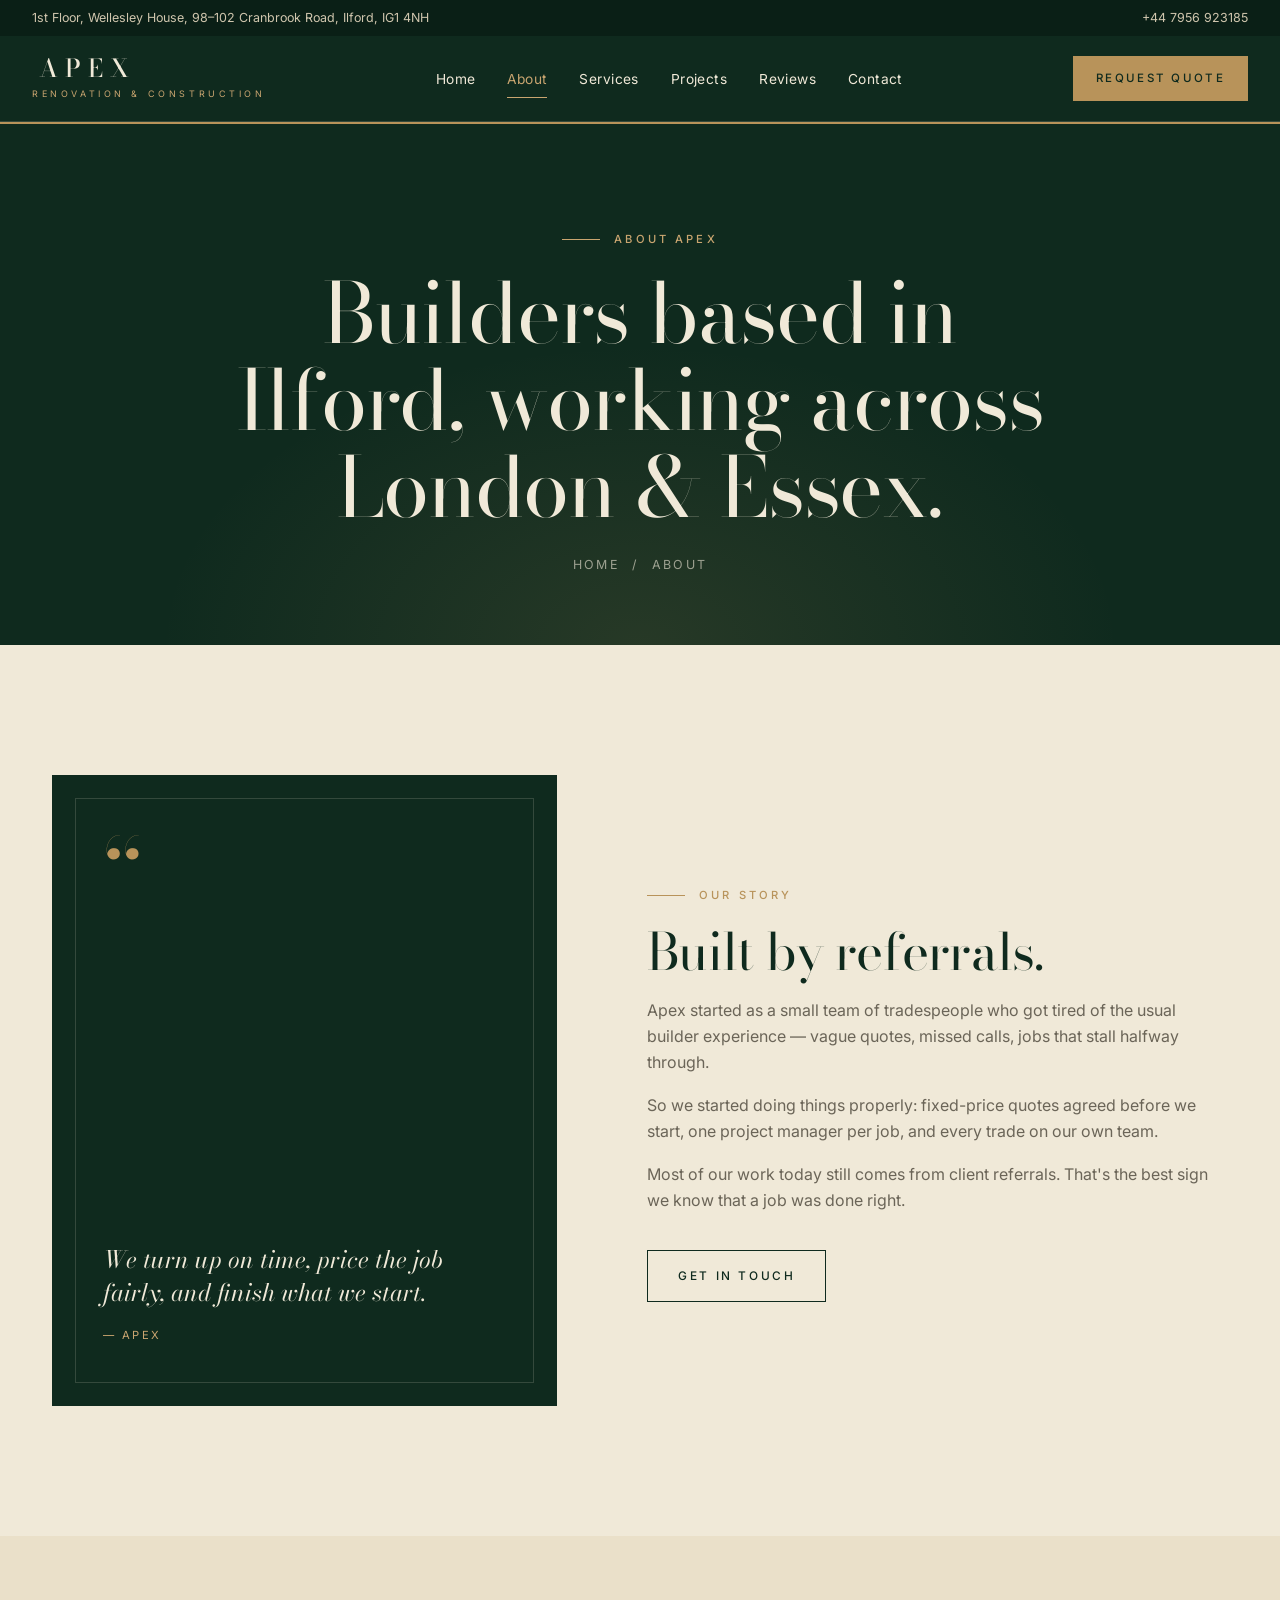
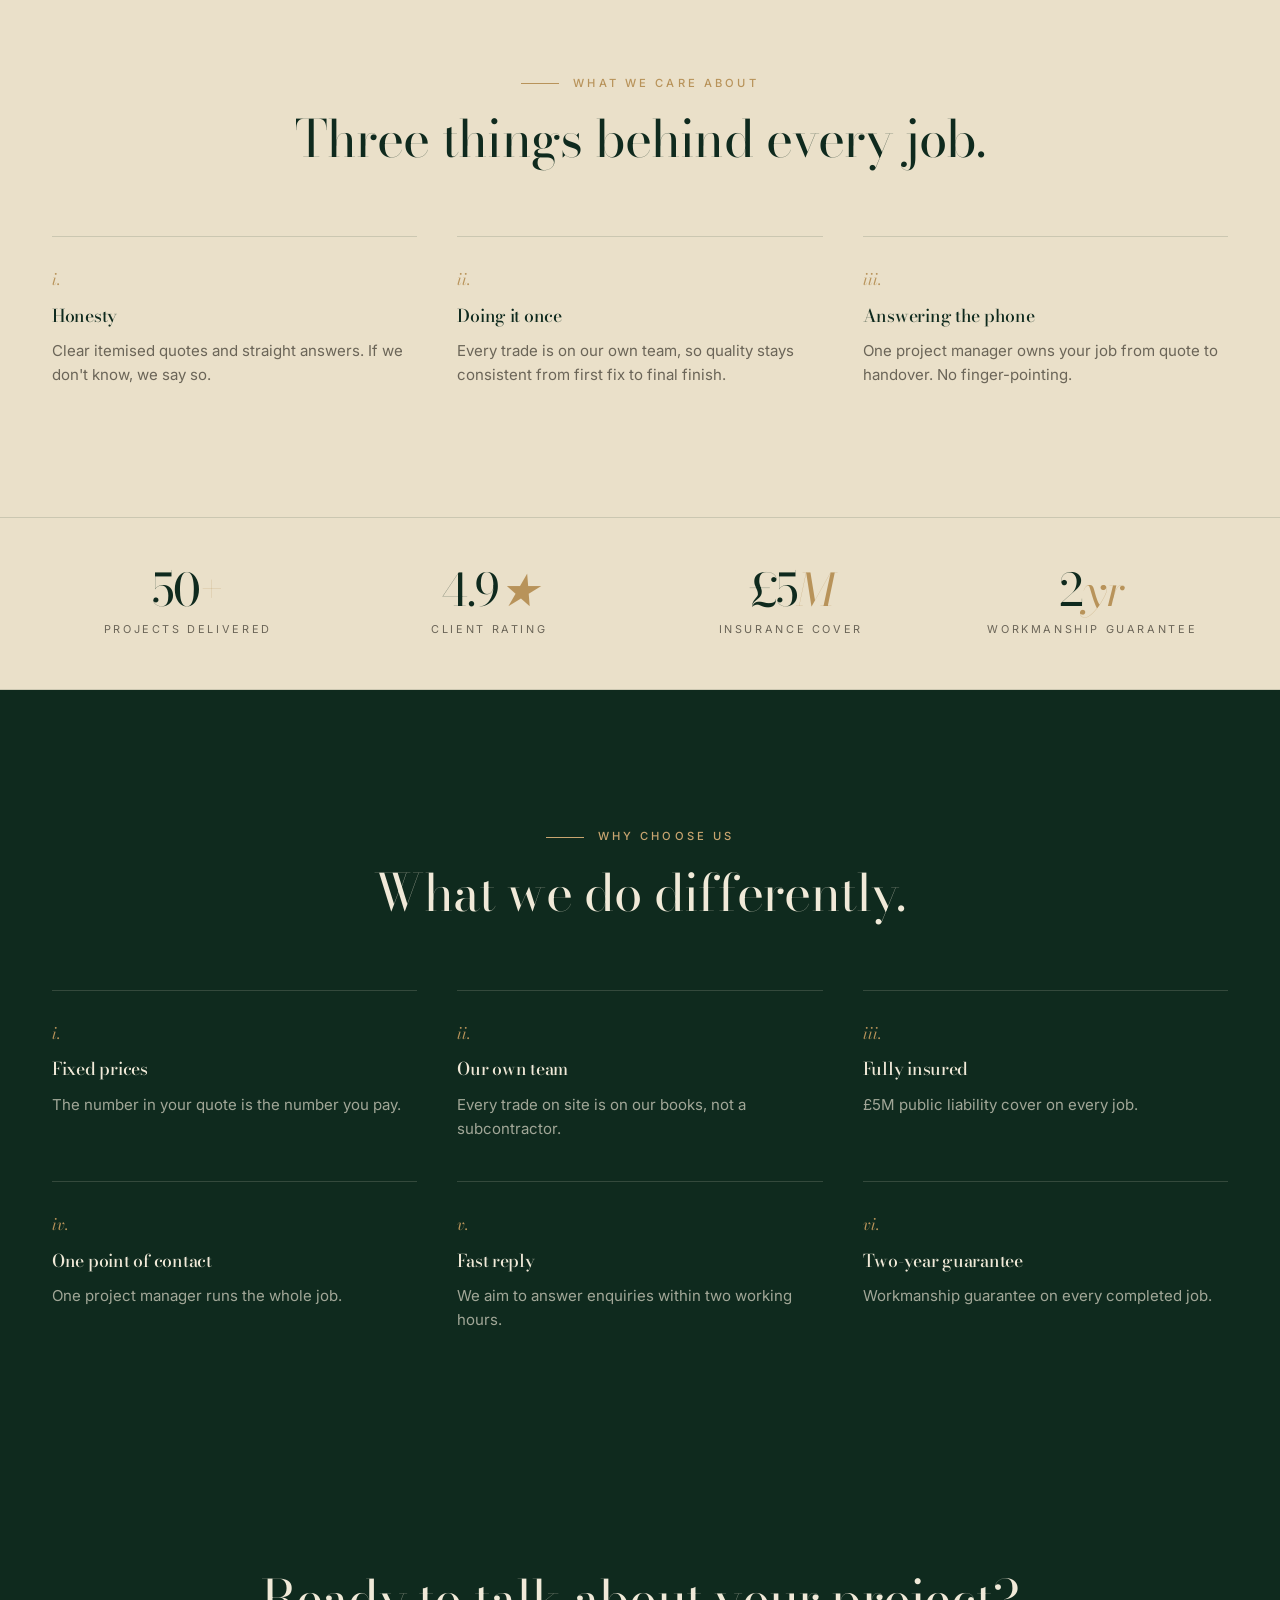
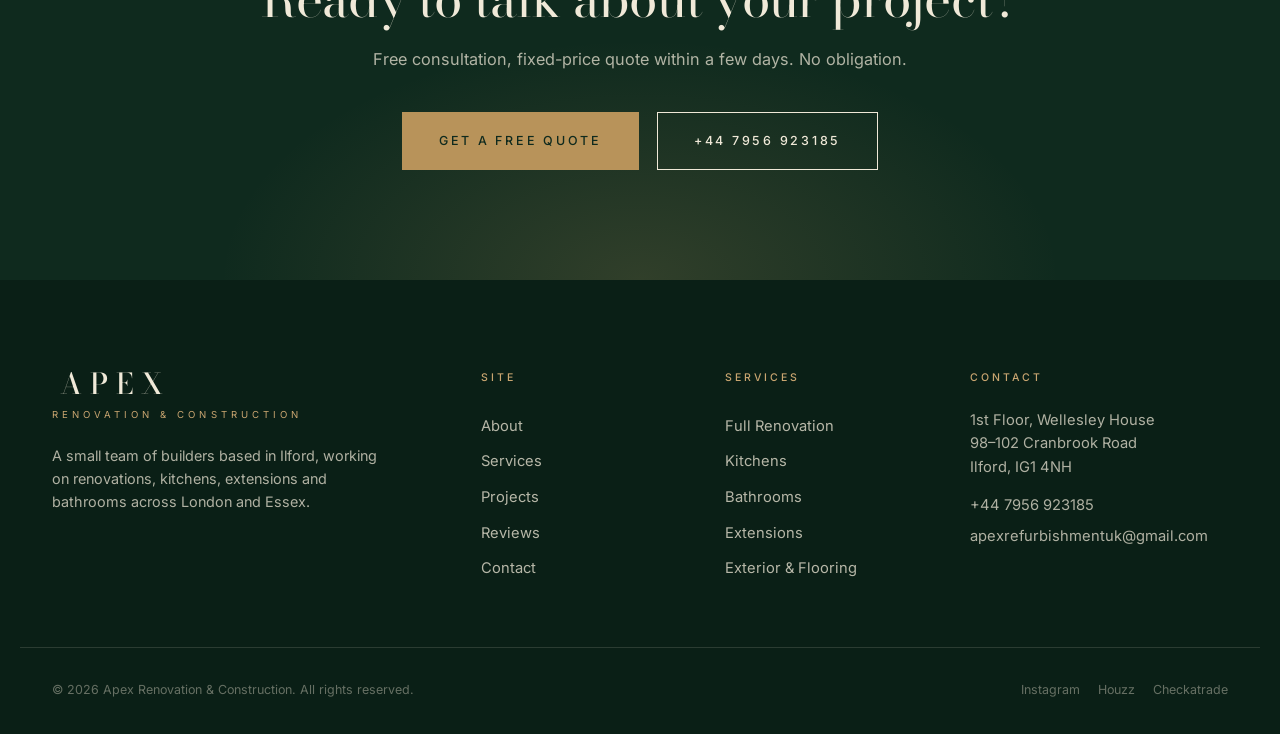
==== about.html @ 107bb69b "initial website" ====
<!DOCTYPE html>
<html lang="en">
<head>
<meta charset="UTF-8">
<meta name="viewport" content="width=device-width, initial-scale=1.0">
<title>About | Apex Renovation &amp; Construction</title>
<meta name="description" content="Apex is a small team of builders based in Ilford, working on renovations, kitchens, extensions and bathrooms across London and Essex.">
<link rel="preconnect" href="https://fonts.googleapis.com">
<link rel="preconnect" href="https://fonts.gstatic.com" crossorigin>
<link href="https://fonts.googleapis.com/css2?family=Bodoni+Moda:ital,wght@0,400;0,500;0,600;0,700;1,400;1,500&family=Inter:wght@300;400;500;600;700&display=swap" rel="stylesheet">
<link rel="stylesheet" href="css/style.css">
</head>
<body>

<header class="site-header">
  <div class="header-top">
    <div class="header-top-inner">
      <span>1st Floor, Wellesley House, 98–102 Cranbrook Road, Ilford, IG1 4NH</span>
      <a href="tel:+447956923185">+44 7956 923185</a>
    </div>
  </div>
  <div class="header-main-inner">
    <a href="index.html" class="brand"><span class="word">APEX</span><span class="sub">Renovation &amp; Construction</span></a>
    <nav class="main-nav" id="main-nav">
      <a href="index.html">Home</a>
      <a href="about.html">About</a>
      <a href="services.html">Services</a>
      <a href="projects.html">Projects</a>
      <a href="reviews.html">Reviews</a>
      <a href="contact.html">Contact</a>
    </nav>
    <a href="contact.html" class="header-cta">Request Quote</a>
    <button class="nav-toggle" id="nav-toggle" aria-label="Toggle navigation"><span></span></button>
  </div>
</header>

<section class="page-hero">
  <div class="container">
    <span class="eyebrow eyebrow-line">About Apex</span>
    <h1>Builders based in Ilford, working across London &amp; Essex.</h1>
    <div class="breadcrumb"><a href="index.html">Home</a> &nbsp;/&nbsp; About</div>
  </div>
</section>

<section class="section section-cream">
  <div class="container split">
    <div class="split-media">
      <div class="quote-block">
        <div class="mark">&ldquo;</div>
        <div>
          <blockquote>We turn up on time, price the job fairly, and finish what we start.</blockquote>
          <cite>— Apex</cite>
        </div>
      </div>
    </div>
    <div>
      <span class="eyebrow eyebrow-line">Our Story</span>
      <h2 style="margin-top:20px;">Built by referrals.</h2>
      <p style="color:var(--muted); margin: 20px 0 18px;">Apex started as a small team of tradespeople who got tired of the usual builder experience — vague quotes, missed calls, jobs that stall halfway through.</p>
      <p style="color:var(--muted); margin-bottom:18px;">So we started doing things properly: fixed-price quotes agreed before we start, one project manager per job, and every trade on our own team.</p>
      <p style="color:var(--muted);">Most of our work today still comes from client referrals. That's the best sign we know that a job was done right.</p>
      <a href="contact.html" class="btn btn-outline-green" style="margin-top:36px;">Get in Touch</a>
    </div>
  </div>
</section>

<section class="section section-cream-soft">
  <div class="container">
    <div class="section-head center">
      <span class="eyebrow eyebrow-line">What We Care About</span>
      <h2 style="margin-top:20px;">Three things behind every job.</h2>
    </div>
    <div class="features-grid">
      <div class="feature"><span class="n"><em>i.</em></span><h4>Honesty</h4><p>Clear itemised quotes and straight answers. If we don't know, we say so.</p></div>
      <div class="feature"><span class="n"><em>ii.</em></span><h4>Doing it once</h4><p>Every trade is on our own team, so quality stays consistent from first fix to final finish.</p></div>
      <div class="feature"><span class="n"><em>iii.</em></span><h4>Answering the phone</h4><p>One project manager owns your job from quote to handover. No finger-pointing.</p></div>
    </div>
  </div>
</section>

<div class="stats-strip">
  <div class="container stats-grid">
    <div class="stat"><div class="num">50<em>+</em></div><div class="lbl">Projects Delivered</div></div>
    <div class="stat"><div class="num">4.9<em>★</em></div><div class="lbl">Client Rating</div></div>
    <div class="stat"><div class="num">£5<em>M</em></div><div class="lbl">Insurance Cover</div></div>
    <div class="stat"><div class="num">2<em>yr</em></div><div class="lbl">Workmanship Guarantee</div></div>
  </div>
</div>

<section class="section section-green">
  <div class="container">
    <div class="section-head center">
      <span class="eyebrow eyebrow-line">Why Choose Us</span>
      <h2 style="margin-top:20px;">What we do differently.</h2>
    </div>
    <div class="features-grid">
      <div class="feature"><span class="n"><em>i.</em></span><h4>Fixed prices</h4><p>The number in your quote is the number you pay.</p></div>
      <div class="feature"><span class="n"><em>ii.</em></span><h4>Our own team</h4><p>Every trade on site is on our books, not a subcontractor.</p></div>
      <div class="feature"><span class="n"><em>iii.</em></span><h4>Fully insured</h4><p>£5M public liability cover on every job.</p></div>
      <div class="feature"><span class="n"><em>iv.</em></span><h4>One point of contact</h4><p>One project manager runs the whole job.</p></div>
      <div class="feature"><span class="n"><em>v.</em></span><h4>Fast reply</h4><p>We aim to answer enquiries within two working hours.</p></div>
      <div class="feature"><span class="n"><em>vi.</em></span><h4>Two-year guarantee</h4><p>Workmanship guarantee on every completed job.</p></div>
    </div>
  </div>
</section>

<section class="cta-banner">
  <div class="container">
    <h2>Ready to talk about your project?</h2>
    <p>Free consultation, fixed-price quote within a few days. No obligation.</p>
    <div class="cta-actions">
      <a href="contact.html" class="btn btn-gold btn-lg">Get a Free Quote</a>
      <a href="tel:+447956923185" class="btn btn-outline-cream btn-lg">+44 7956 923185</a>
    </div>
  </div>
</section>

<footer class="site-footer">
  <div class="container footer-grid">
    <div class="footer-brand"><div class="word">APEX</div><div class="sub">Renovation &amp; Construction</div><p>A small team of builders based in Ilford, working on renovations, kitchens, extensions and bathrooms across London and Essex.</p></div>
    <div><h5>Site</h5><div class="footer-links"><a href="about.html">About</a><a href="services.html">Services</a><a href="projects.html">Projects</a><a href="reviews.html">Reviews</a><a href="contact.html">Contact</a></div></div>
    <div><h5>Services</h5><div class="footer-links"><a href="services.html#full-renovation">Full Renovation</a><a href="services.html#kitchen">Kitchens</a><a href="services.html#bathroom">Bathrooms</a><a href="services.html#extensions">Extensions</a><a href="services.html#exterior">Exterior &amp; Flooring</a></div></div>
    <div class="footer-contact"><h5>Contact</h5><p>1st Floor, Wellesley House<br>98–102 Cranbrook Road<br>Ilford, IG1 4NH</p><p style="margin-top:14px;"><a href="tel:+447956923185">+44 7956 923185</a></p><p><a href="mailto:apexrefurbishmentuk@gmail.com">apexrefurbishmentuk@gmail.com</a></p></div>
  </div>
  <div class="container footer-bottom">
    <div>© 2026 Apex Renovation &amp; Construction. All rights reserved.</div>
    <div class="social"><a href="#">Instagram</a><a href="#">Houzz</a><a href="#">Checkatrade</a></div>
  </div>
</footer>

<script src="js/main.js"></script>
</body>
</html>
---- css/style.css ----
/* ============ Apex Renovation & Construction — Heritage direction ============ */

:root {
  --green: #0F2A1E;
  --green-deep: #0A1F16;
  --green-mid: #173523;
  --green-line: rgba(240,233,216,0.16);
  --cream: #F0E9D8;
  --cream-soft: #EAE0C9;
  --cream-muted: #D0C6AE;
  --gold: #B8935A;
  --gold-soft: #C9A570;
  --gold-deep: #9A7A47;
  --ink: #14231C;
  --muted: #6B6558;
  --hairline: rgba(15,42,30,0.14);
  --hairline-strong: rgba(15,42,30,0.28);

  --serif: 'Bodoni Moda', 'Didot', 'Bodoni 72', Georgia, serif;
  --sans: 'Inter', -apple-system, BlinkMacSystemFont, 'Segoe UI', sans-serif;

  --container: 1240px;
  --shadow: 0 20px 40px rgba(15,42,30,0.14);
  --shadow-lg: 0 30px 70px rgba(15,42,30,0.28);
}

*, *::before, *::after { box-sizing: border-box; margin: 0; padding: 0; }
html { scroll-behavior: smooth; }
body {
  font-family: var(--sans);
  background: var(--cream);
  color: var(--ink);
  line-height: 1.6;
  font-size: 16px;
  -webkit-font-smoothing: antialiased;
  overflow-x: hidden;
}
a { color: inherit; text-decoration: none; }
img { max-width: 100%; display: block; }
button { font-family: inherit; cursor: pointer; }
ul { list-style: none; }

.container { max-width: var(--container); margin: 0 auto; padding: 0 32px; }

h1, h2, h3, h4 {
  font-family: var(--serif); font-weight: 500; color: var(--green);
  line-height: 1.05; letter-spacing: -0.015em; text-wrap: balance;
}
h1 { font-size: clamp(2.8rem, 6.5vw, 5.2rem); font-weight: 400; }
h2 { font-size: clamp(2rem, 4vw, 3.4rem); font-weight: 400; }
h3 { font-size: clamp(1.3rem, 2.2vw, 1.7rem); font-weight: 500; }
h4 { font-size: 1.1rem; font-weight: 500; font-family: var(--serif); }
em { font-style: italic; font-weight: 400; }

.eyebrow {
  display: inline-block; font-family: var(--sans); font-size: 0.7rem;
  font-weight: 500; letter-spacing: 0.28em; text-transform: uppercase; color: var(--gold);
}
.eyebrow-line { display: inline-flex; align-items: center; gap: 14px; }
.eyebrow-line::before { content: ""; display: block; width: 38px; height: 1px; background: var(--gold); }

.section { padding: 130px 0; }
.section-cream { background: var(--cream); color: var(--ink); }
.section-cream-soft { background: var(--cream-soft); color: var(--ink); }
.section-green { background: var(--green); color: var(--cream); }
.section-green h1, .section-green h2, .section-green h3, .section-green h4 { color: var(--cream); }
.section-green .eyebrow { color: var(--gold-soft); }
.section-green .eyebrow-line::before { background: var(--gold-soft); }

.section-head { max-width: 720px; margin-bottom: 70px; }
.section-head.center { margin: 0 auto 70px; text-align: center; }
.section-head p { color: var(--muted); font-size: 1.02rem; margin-top: 20px; max-width: 580px; }
.section-head.center p { margin-left: auto; margin-right: auto; }
.section-green .section-head p { color: rgba(240,233,216,0.7); }

/* ---------- Buttons ---------- */
.btn {
  display: inline-flex; align-items: center; justify-content: center; gap: 10px;
  padding: 16px 30px; font-family: var(--sans);
  font-size: 0.74rem; font-weight: 500; letter-spacing: 0.22em; text-transform: uppercase;
  border: 1px solid transparent; transition: all 0.28s ease; cursor: pointer;
  white-space: nowrap;
}
.btn-gold { background: var(--gold); color: var(--green); border-color: var(--gold); }
.btn-gold:hover { background: var(--gold-soft); border-color: var(--gold-soft); }
.btn-green { background: var(--green); color: var(--cream); border-color: var(--green); }
.btn-green:hover { background: var(--green-deep); border-color: var(--green-deep); }
.btn-outline-cream { background: transparent; color: var(--cream); border-color: var(--cream); }
.btn-outline-cream:hover { background: var(--cream); color: var(--green); }
.btn-outline-green { background: transparent; color: var(--green); border-color: var(--green); }
.btn-outline-green:hover { background: var(--green); color: var(--cream); }
.btn-outline-gold { background: transparent; color: var(--gold); border-color: var(--gold); }
.btn-outline-gold:hover { background: var(--gold); color: var(--green); }
.btn-lg { padding: 18px 36px; font-size: 0.78rem; }
.btn-block { width: 100%; }

/* ---------- Header ---------- */
.site-header {
  position: sticky; top: 0; z-index: 100;
  background: var(--green);
  border-bottom: 1px solid var(--green-line);
  box-shadow: 0 2px 0 var(--gold);
}
.header-top {
  background: var(--green-deep); color: var(--cream-muted);
  font-size: 0.78rem; font-family: var(--sans);
}
.header-top-inner {
  padding: 8px 32px; display: flex; justify-content: space-between; align-items: center;
  max-width: 1400px; margin: 0 auto; gap: 16px; flex-wrap: wrap;
}
.header-top a { color: var(--cream-muted); transition: color 0.2s; }
.header-top a:hover { color: var(--gold-soft); }

.header-main-inner {
  padding: 20px 32px; display: flex; align-items: center; justify-content: space-between;
  max-width: 1400px; margin: 0 auto; gap: 24px;
}
.brand { display: flex; flex-direction: column; gap: 3px; }
.brand .word {
  font-family: var(--serif); font-weight: 500; font-size: 1.55rem;
  letter-spacing: 0.28em; padding-left: 0.28em; color: var(--cream); line-height: 1;
}
.brand .sub {
  font-family: var(--sans); font-size: 0.56rem; letter-spacing: 0.4em;
  text-transform: uppercase; color: var(--gold-soft); margin-top: 3px;
}
.main-nav { display: flex; gap: 32px; align-items: center; }
.main-nav a {
  font-family: var(--sans); font-size: 0.86rem; letter-spacing: 0.03em;
  color: var(--cream); padding: 6px 0; position: relative; transition: color 0.2s;
}
.main-nav a::after {
  content: ""; position: absolute; left: 0; right: 0; bottom: -2px; height: 1px;
  background: var(--gold-soft); transform: scaleX(0); transform-origin: left; transition: transform 0.3s;
}
.main-nav a:hover, .main-nav a.active { color: var(--gold-soft); }
.main-nav a:hover::after, .main-nav a.active::after { transform: scaleX(1); }

.header-cta {
  padding: 12px 22px; background: var(--gold); color: var(--green);
  border: 1px solid var(--gold); font-size: 0.72rem;
  letter-spacing: 0.2em; text-transform: uppercase; font-weight: 500; font-family: var(--sans);
  transition: background 0.25s, color 0.25s, border-color 0.25s;
}
.header-cta:hover { background: var(--cream); color: var(--green); border-color: var(--cream); }

.nav-toggle {
  display: none; background: none; border: none; color: var(--cream);
  width: 36px; height: 36px; align-items: center; justify-content: center;
}
.nav-toggle span { display: block; width: 22px; height: 1px; background: var(--cream); position: relative; }
.nav-toggle span::before, .nav-toggle span::after {
  content: ""; position: absolute; left: 0; width: 22px; height: 1px; background: var(--cream);
}
.nav-toggle span::before { top: -7px; }
.nav-toggle span::after { top: 7px; }

@media (max-width: 960px) {
  .main-nav {
    position: fixed; top: 0; right: 0; height: 100vh; width: min(360px, 82%);
    background: var(--green-deep); flex-direction: column; align-items: flex-start;
    padding: 100px 40px 40px; gap: 22px; transform: translateX(100%); transition: transform 0.35s;
    z-index: 200;
  }
  .main-nav.open { transform: translateX(0); }
  .main-nav a { font-family: var(--serif); font-size: 1.4rem; letter-spacing: 0.02em; }
  .header-cta { display: none; }
  .nav-toggle { display: flex; z-index: 210; }
  .header-top-inner { justify-content: center; text-align: center; }
}

/* ---------- Hero ---------- */
.hero {
  background: var(--green);
  color: var(--cream);
  padding: 130px 0 100px;
  position: relative;
  overflow: hidden;
}
.hero::before {
  content: ""; position: absolute; inset: 0; pointer-events: none;
  background:
    radial-gradient(1000px 700px at 88% 15%, rgba(184,147,90,0.10), transparent 60%),
    radial-gradient(800px 600px at 10% 100%, rgba(184,147,90,0.06), transparent 60%);
}
.hero-grid {
  position: relative;
  display: grid; grid-template-columns: 1.4fr 1fr; gap: 90px; align-items: center;
}
.hero .eyebrow { margin-bottom: 26px; }
.hero h1 { color: var(--cream); margin-bottom: 34px; }
.hero h1 em { color: var(--gold); }
.hero p.lead {
  font-family: var(--sans); color: rgba(240,233,216,0.78);
  font-size: 1.08rem; max-width: 520px; margin-bottom: 44px;
}
.hero-cta { display: flex; gap: 18px; flex-wrap: wrap; }

.hero-panel {
  aspect-ratio: 4/5;
  background: var(--green-deep);
  border: 1px solid var(--green-line);
  position: relative;
  overflow: hidden;
}
.hero-panel::before {
  content: ""; position: absolute; inset: 22px; border: 1px solid var(--green-line); pointer-events: none;
}
.hero-panel-inner {
  position: absolute; inset: 0; padding: 52px 44px;
  display: flex; flex-direction: column; justify-content: space-between; color: var(--cream);
}
.hero-panel .stamp {
  align-self: flex-start; padding: 7px 14px; border: 1px solid rgba(240,233,216,0.28);
  font-family: var(--sans); font-size: 0.6rem; letter-spacing: 0.28em; text-transform: uppercase;
  color: rgba(240,233,216,0.75);
}
.hero-panel h3 {
  font-family: var(--serif); font-weight: 400; color: var(--cream);
  font-size: clamp(1.5rem, 2vw, 1.9rem); line-height: 1.2;
}
.hero-panel .signature {
  font-family: var(--serif); font-style: italic; color: var(--gold-soft); font-size: 1.05rem; margin-top: 14px;
}
.hero-panel .meta {
  display: flex; justify-content: space-between; align-items: end; padding-top: 24px;
  border-top: 1px solid var(--green-line);
  font-family: var(--sans); font-size: 0.7rem; letter-spacing: 0.18em; text-transform: uppercase;
  color: rgba(240,233,216,0.7);
}
.hero-panel .meta .n {
  font-family: var(--serif); font-size: 2.2rem; letter-spacing: -0.02em; color: var(--gold-soft); line-height: 1;
}
.hero-panel .meta .n em { font-style: italic; }

@media (max-width: 900px) {
  .hero { padding: 90px 0 70px; }
  .hero-grid { grid-template-columns: 1fr; gap: 50px; }
  .hero-panel { max-width: 420px; margin: 0 auto; aspect-ratio: 4/4.6; }
}

/* ---------- Page hero (secondary pages) ---------- */
.page-hero {
  background: var(--green);
  color: var(--cream);
  padding: 100px 0 70px;
  text-align: center;
  position: relative; overflow: hidden;
}
.page-hero::before {
  content: ""; position: absolute; inset: 0;
  background: radial-gradient(800px 500px at 50% 100%, rgba(184,147,90,0.14), transparent 60%);
}
.page-hero > * { position: relative; }
.page-hero .eyebrow { color: var(--gold-soft); margin-bottom: 20px; }
.page-hero .eyebrow-line::before { background: var(--gold-soft); }
.page-hero h1 { color: var(--cream); margin: 0 auto; max-width: 820px; }
.page-hero h1 em { color: var(--gold); }
.page-hero .breadcrumb {
  margin-top: 24px; font-size: 0.78rem; letter-spacing: 0.18em;
  text-transform: uppercase; color: rgba(240,233,216,0.6);
}
.page-hero .breadcrumb a { transition: color 0.2s; }
.page-hero .breadcrumb a:hover { color: var(--gold-soft); }

/* ---------- Stats strip ---------- */
.stats-strip {
  background: var(--cream-soft);
  border-top: 1px solid var(--hairline);
  border-bottom: 1px solid var(--hairline);
  padding: 50px 0;
}
.stats-grid {
  display: grid; grid-template-columns: repeat(4, 1fr); gap: 30px; text-align: center;
}
.stat { display: flex; flex-direction: column; gap: 8px; align-items: center; }
.stat .num {
  font-family: var(--serif); font-weight: 400;
  font-size: clamp(2.4rem, 3.5vw, 3.4rem); line-height: 1; color: var(--green);
  letter-spacing: -0.02em;
}
.stat .num em { font-style: italic; color: var(--gold); }
.stat .lbl {
  font-family: var(--sans); font-size: 0.68rem; letter-spacing: 0.24em;
  text-transform: uppercase; color: var(--muted);
}
@media (max-width: 700px) { .stats-grid { grid-template-columns: repeat(2, 1fr); gap: 32px; } }

/* ---------- Split (about, contact) ---------- */
.split { display: grid; grid-template-columns: 1fr 1.15fr; gap: 90px; align-items: center; }
.split-media {
  aspect-ratio: 4/5; background: var(--green); position: relative; overflow: hidden;
  border: 1px solid var(--green);
}
.split-media::after {
  content: ""; position: absolute; inset: 22px; border: 1px solid var(--green-line);
}
.split-media .quote-block {
  position: absolute; inset: 0; padding: 60px 50px; color: var(--cream);
  display: flex; flex-direction: column; justify-content: space-between;
}
.split-media .quote-block .mark {
  font-family: var(--serif); font-size: 6rem; line-height: 0.8; color: var(--gold);
}
.split-media .quote-block blockquote {
  font-family: var(--serif); font-style: italic; font-size: 1.5rem;
  color: var(--cream); line-height: 1.35; max-width: 340px; font-weight: 400;
}
.split-media .quote-block cite {
  font-family: var(--sans); font-style: normal; font-size: 0.7rem;
  letter-spacing: 0.22em; text-transform: uppercase; color: var(--gold-soft); margin-top: 18px; display: block;
}
.check-list li { display: flex; align-items: flex-start; gap: 12px; margin-bottom: 12px; }
.check-list li::before {
  content: ""; display: block; width: 14px; height: 1px; background: var(--gold);
  margin-top: 14px; flex-shrink: 0;
}
@media (max-width: 900px) { .split { grid-template-columns: 1fr; gap: 50px; } }

/* ---------- Principles list ---------- */
.principles { margin-top: 40px; }
.principles li {
  display: grid; grid-template-columns: 60px 1fr; gap: 22px;
  padding: 24px 0; border-top: 1px solid var(--hairline); align-items: baseline;
}
.principles li:last-child { border-bottom: 1px solid var(--hairline); }
.principles .n { font-family: var(--serif); font-style: italic; color: var(--gold); font-size: 1.1rem; }
.principles .t { font-family: var(--serif); color: var(--green); font-weight: 500; font-size: 1.25rem; }
.principles .d { grid-column: 2; margin-top: 4px; color: var(--muted); font-size: 0.94rem; }

/* ---------- Services list (horizontal rows) ---------- */
.services-list { border-top: 1px solid var(--hairline); }
.service-row {
  display: grid; grid-template-columns: 70px 1.2fr 1.5fr auto;
  gap: 40px; padding: 40px 10px; border-bottom: 1px solid var(--hairline);
  align-items: center; transition: background 0.3s ease;
  position: relative;
}
.service-row:hover { background: rgba(184,147,90,0.06); }
.service-row .idx { font-family: var(--serif); font-style: italic; color: var(--gold); font-size: 1.05rem; }
.service-row .ttl { font-family: var(--serif); font-weight: 500; color: var(--green); font-size: 1.7rem; line-height: 1.2; }
.service-row .dsc { color: var(--muted); font-size: 0.96rem; max-width: 480px; }
.service-row .prc {
  font-family: var(--serif); font-style: italic; color: var(--green);
  font-size: 1.2rem; white-space: nowrap;
}
.service-row .prc small {
  display: block; font-family: var(--sans); font-style: normal; font-size: 0.6rem;
  letter-spacing: 0.24em; text-transform: uppercase; color: var(--muted); margin-bottom: 4px;
}
@media (max-width: 900px) {
  .service-row { grid-template-columns: 40px 1fr; gap: 8px 24px; padding: 30px 6px; }
  .service-row .dsc, .service-row .prc { grid-column: 2; }
  .service-row .prc { margin-top: 12px; }
}

/* ---------- Service detail card (services page) ---------- */
.svc-detail {
  display: grid; grid-template-columns: 1fr 1.4fr; gap: 60px; align-items: center;
  padding: 60px 0; border-bottom: 1px solid var(--hairline);
}
.svc-detail:last-child { border-bottom: none; }
.svc-detail .visual {
  aspect-ratio: 1/1; background: var(--green); position: relative; overflow: hidden;
  border: 1px solid var(--green);
}
.svc-detail .visual::after {
  content: ""; position: absolute; inset: 18px; border: 1px solid var(--green-line);
}
.svc-detail .visual .num {
  position: absolute; inset: 0; display: flex; flex-direction: column;
  align-items: center; justify-content: center; color: var(--gold);
  font-family: var(--serif); font-size: 8rem; font-weight: 400; letter-spacing: -0.04em; line-height: 1;
}
.svc-detail .visual .num em { font-style: italic; }
.svc-detail .visual .num .cap {
  font-family: var(--sans); font-size: 0.7rem; letter-spacing: 0.3em; text-transform: uppercase;
  color: rgba(240,233,216,0.65); margin-top: 12px;
}
.svc-detail .price-tag {
  display: inline-block; padding: 6px 14px; background: var(--gold); color: var(--green);
  font-family: var(--sans); font-size: 0.72rem; letter-spacing: 0.18em; text-transform: uppercase;
  font-weight: 500; margin-bottom: 20px;
}
.svc-detail h3 { color: var(--green); margin-bottom: 16px; }
.svc-detail p.dsc { color: var(--muted); margin-bottom: 20px; }
@media (max-width: 900px) { .svc-detail { grid-template-columns: 1fr; gap: 40px; padding: 40px 0; } }

/* ---------- Projects grid ---------- */
.filter-bar {
  display: flex; gap: 10px; flex-wrap: wrap; justify-content: center; margin-bottom: 50px;
}
.filter-btn {
  padding: 10px 22px; background: transparent; border: 1px solid var(--hairline-strong);
  font-family: var(--sans); font-weight: 500; font-size: 0.72rem;
  letter-spacing: 0.22em; text-transform: uppercase; color: var(--green);
  cursor: pointer; transition: all 0.2s;
}
.filter-btn:hover { border-color: var(--gold); color: var(--gold); }
.filter-btn.active { background: var(--green); color: var(--cream); border-color: var(--green); }

.project-grid { display: grid; grid-template-columns: repeat(3, 1fr); gap: 26px; }
.project-card {
  background: var(--green); color: var(--cream); position: relative;
  overflow: hidden; padding: 34px 30px; min-height: 380px;
  display: flex; flex-direction: column; justify-content: space-between;
  transition: transform 0.35s ease;
  cursor: pointer;
}
.project-card::before {
  content: ""; position: absolute; inset: 0; opacity: 0.25;
  background:
    radial-gradient(circle at 30% 20%, rgba(184,147,90,0.55), transparent 55%),
    radial-gradient(circle at 80% 90%, rgba(23,53,35,0.85), transparent 55%);
  transition: opacity 0.4s;
}
.project-card::after {
  content: ""; position: absolute; inset: 14px; border: 1px solid rgba(240,233,216,0.14); pointer-events: none;
}
.project-card:hover::before { opacity: 0.5; }
.project-card:hover { transform: translateY(-4px); }
.project-card > * { position: relative; z-index: 2; }
.project-card .tag {
  font-family: var(--sans); font-size: 0.62rem; letter-spacing: 0.3em;
  text-transform: uppercase; color: var(--gold-soft);
}
.project-card h3 { color: var(--cream); font-size: 1.4rem; margin-top: 10px; }
.project-card .location {
  font-family: var(--serif); font-style: italic; color: rgba(240,233,216,0.7);
  font-size: 0.98rem; margin-top: 8px;
}
.project-card .meta {
  display: flex; justify-content: space-between; align-items: end; padding-top: 22px;
  border-top: 1px solid rgba(240,233,216,0.14);
  font-family: var(--sans); font-size: 0.7rem; letter-spacing: 0.16em; text-transform: uppercase;
  color: rgba(240,233,216,0.65);
}
.project-card .meta .plus { color: var(--gold-soft); font-weight: 500; }
.project-card.light { background: var(--cream-soft); color: var(--ink); }
.project-card.light::before {
  background: radial-gradient(circle at 70% 30%, rgba(184,147,90,0.25), transparent 60%);
}
.project-card.light::after { border-color: var(--hairline); }
.project-card.light .tag { color: var(--gold-deep); }
.project-card.light h3 { color: var(--green); }
.project-card.light .location { color: var(--muted); }
.project-card.light .meta { border-color: var(--hairline); color: var(--muted); }
.project-card.light .meta .plus { color: var(--gold-deep); }

.gallery-item.hidden { display: none; }

@media (max-width: 900px) { .project-grid { grid-template-columns: 1fr; } }

/* ---------- Before/after ---------- */
.before-after {
  position: relative; max-width: 1000px; margin: 0 auto;
  border: 1px solid var(--hairline); overflow: hidden;
}
.ba-wrap { position: relative; aspect-ratio: 16/9; background: var(--green-deep); }
.ba-wrap .side {
  position: absolute; inset: 0; display: flex; align-items: center; justify-content: center;
  color: var(--cream); font-family: var(--serif); font-size: 3rem;
}
.ba-wrap .side.before { background: linear-gradient(135deg, #2A3830 0%, #17251D 100%); }
.ba-wrap .side.after {
  background: linear-gradient(135deg, #B8935A 0%, #7A5F35 100%);
  clip-path: inset(0 0 0 50%);
  color: var(--green);
}
.ba-wrap .line { position: absolute; top: 0; bottom: 0; left: 50%; width: 3px; background: var(--cream); pointer-events: none; z-index: 4; }
.ba-slider {
  position: absolute; top: 0; bottom: 0; left: 0; width: 100%;
  -webkit-appearance: none; appearance: none; background: transparent; margin: 0;
  cursor: ew-resize; z-index: 5;
}
.ba-slider::-webkit-slider-thumb {
  -webkit-appearance: none; width: 50px; height: 50px; border-radius: 50%;
  background: var(--cream); box-shadow: var(--shadow); border: 2px solid var(--gold);
}
.ba-slider::-moz-range-thumb {
  width: 50px; height: 50px; border-radius: 50%;
  background: var(--cream); box-shadow: var(--shadow); border: 2px solid var(--gold);
}
.ba-label {
  position: absolute; top: 18px; padding: 6px 14px; background: rgba(15,42,30,0.8); color: var(--cream);
  font-family: var(--sans); font-size: 0.68rem; letter-spacing: 0.22em; text-transform: uppercase;
  font-weight: 500; z-index: 3;
}
.ba-label.before { left: 18px; }
.ba-label.after { right: 18px; }

/* ---------- Process (5 steps) ---------- */
.process { display: grid; grid-template-columns: repeat(5, 1fr); border-top: 1px solid rgba(240,233,216,0.14); border-bottom: 1px solid rgba(240,233,216,0.14); }
.step {
  padding: 46px 26px; border-right: 1px solid rgba(240,233,216,0.14);
  display: flex; flex-direction: column; gap: 18px;
}
.step:last-child { border-right: none; }
.step .n {
  font-family: var(--serif); font-style: italic; color: var(--gold-soft); font-size: 1.9rem; line-height: 1;
}
.step h4 { color: var(--cream); font-family: var(--serif); font-weight: 500; font-size: 1.1rem; }
.step p { color: rgba(240,233,216,0.6); font-size: 0.88rem; }
@media (max-width: 900px) {
  .process { grid-template-columns: 1fr; }
  .step { border-right: none; border-bottom: 1px solid rgba(240,233,216,0.14); }
  .step:last-child { border-bottom: none; }
}

/* ---------- Reviews ---------- */
.reviews-lead {
  display: grid; grid-template-columns: auto 1fr; gap: 40px; align-items: center;
  margin-bottom: 60px; padding-bottom: 40px; border-bottom: 1px solid var(--hairline);
}
.reviews-lead .big {
  font-family: var(--serif); font-size: 6rem; line-height: 1; color: var(--gold);
}
.reviews-lead .big em { font-style: italic; }
.reviews-lead .lbl-block .stars { color: var(--gold); letter-spacing: 4px; font-size: 1.1rem; }
.reviews-lead .lbl-block p { color: var(--muted); font-size: 0.94rem; margin-top: 8px; }

.reviews-grid { display: grid; grid-template-columns: repeat(2, 1fr); gap: 0; }
.review {
  padding: 44px 44px; border-left: 1px solid var(--hairline);
  display: flex; flex-direction: column; gap: 20px;
}
.review:first-child { border-left: none; padding-left: 0; }
.review .stars { color: var(--gold); letter-spacing: 3px; font-size: 0.9rem; }
.review blockquote {
  font-family: var(--serif); font-size: 1.35rem; color: var(--green); line-height: 1.4;
}
.review cite {
  font-style: normal; font-family: var(--sans); font-size: 0.82rem; color: var(--muted); letter-spacing: 0.04em;
}
.review cite strong { color: var(--green); font-weight: 600; }
@media (max-width: 900px) {
  .reviews-grid { grid-template-columns: 1fr; }
  .review { padding: 32px 0; border-left: none; border-top: 1px solid var(--hairline); }
  .review:first-child { border-top: none; }
  .reviews-lead { grid-template-columns: 1fr; text-align: center; gap: 14px; }
}

/* ---------- Features (why choose us) ---------- */
.features-grid { display: grid; grid-template-columns: repeat(3, 1fr); gap: 40px; }
.feature { display: flex; flex-direction: column; gap: 14px; padding-top: 30px; border-top: 1px solid var(--hairline); }
.section-green .feature { border-top-color: var(--green-line); }
.feature .n {
  font-family: var(--serif); font-style: italic; color: var(--gold); font-size: 1rem;
}
.feature h4 { color: var(--green); font-family: var(--serif); font-weight: 500; }
.section-green .feature h4 { color: var(--cream); }
.feature p { color: var(--muted); font-size: 0.94rem; }
.section-green .feature p { color: rgba(240,233,216,0.65); }
@media (max-width: 900px) { .features-grid { grid-template-columns: 1fr; gap: 24px; } }

/* ---------- CTA banner ---------- */
.cta-banner {
  background: var(--green); color: var(--cream);
  padding: 110px 0; text-align: center; position: relative; overflow: hidden;
}
.cta-banner::before {
  content: ""; position: absolute; inset: 0;
  background: radial-gradient(700px 400px at 50% 100%, rgba(184,147,90,0.20), transparent 60%);
}
.cta-banner > * { position: relative; }
.cta-banner .eyebrow { color: var(--gold-soft); margin-bottom: 20px; }
.cta-banner h2 { color: var(--cream); margin: 0 auto 20px; max-width: 780px; }
.cta-banner h2 em { color: var(--gold); }
.cta-banner p { color: rgba(240,233,216,0.72); max-width: 540px; margin: 0 auto 40px; font-size: 1.02rem; }
.cta-banner .cta-actions { display: flex; gap: 18px; justify-content: center; flex-wrap: wrap; }

/* ---------- Contact info + form ---------- */
.contact-grid { display: grid; grid-template-columns: 1fr 1.15fr; gap: 80px; }
.contact-info .eyebrow { margin-bottom: 18px; }
.contact-info h3 { margin-bottom: 24px; }
.contact-info h3 em { color: var(--gold); }
.contact-info p.intro { color: var(--muted); margin-bottom: 36px; }
.contact-details { display: grid; gap: 0; }
.contact-detail {
  display: grid; grid-template-columns: 110px 1fr; gap: 18px; padding: 22px 0;
  border-top: 1px solid var(--hairline); align-items: start;
}
.contact-detail:last-child { border-bottom: 1px solid var(--hairline); }
.contact-detail .k {
  font-family: var(--sans); font-size: 0.66rem; letter-spacing: 0.24em;
  text-transform: uppercase; color: var(--muted); padding-top: 4px;
}
.contact-detail .v {
  font-family: var(--serif); font-size: 1.1rem; color: var(--green); line-height: 1.4;
}
.contact-detail .v a { border-bottom: 1px solid var(--gold); padding-bottom: 2px; }
.contact-detail .v a:hover { color: var(--gold); }

.contact-form { background: var(--cream-soft); padding: 50px 44px; border: 1px solid var(--hairline); }
.contact-form h4 {
  font-family: var(--serif); font-size: 1.4rem; color: var(--green); margin-bottom: 28px; font-weight: 500;
}
.field { display: flex; flex-direction: column; gap: 8px; margin-bottom: 22px; }
.field label {
  font-family: var(--sans); font-size: 0.66rem; letter-spacing: 0.22em;
  text-transform: uppercase; color: var(--muted); font-weight: 500;
}
.field input, .field select, .field textarea {
  font-family: var(--sans); font-size: 0.98rem; color: var(--green);
  padding: 14px 0; background: transparent; border: none;
  border-bottom: 1px solid var(--hairline-strong); transition: border-color 0.2s;
}
.field input:focus, .field select:focus, .field textarea:focus {
  outline: none; border-bottom-color: var(--gold);
}
.field textarea { min-height: 96px; resize: vertical; }
.field-row { display: grid; grid-template-columns: 1fr 1fr; gap: 24px; }
.form-note { font-size: 0.8rem; color: var(--muted); margin-top: 14px; }
.form-success {
  display: none; padding: 16px 20px; margin-top: 18px;
  background: var(--green); color: var(--cream);
  font-family: var(--sans); font-size: 0.9rem;
}
.form-success.show { display: block; }
@media (max-width: 900px) {
  .contact-grid { grid-template-columns: 1fr; gap: 50px; }
  .field-row { grid-template-columns: 1fr; }
  .contact-form { padding: 34px 26px; }
}

.map-embed { border: 0; width: 100%; height: 360px; border: 1px solid var(--hairline); margin-bottom: 30px; }

.area-tags { display: flex; flex-wrap: wrap; gap: 10px; }
.area-tags span {
  background: var(--cream-soft); border: 1px solid var(--hairline);
  padding: 8px 16px; font-size: 0.82rem; color: var(--green);
  font-family: var(--sans);
}

/* ---------- Platform badges ---------- */
.platforms-grid { display: grid; grid-template-columns: repeat(3, 1fr); gap: 24px; }
.platform {
  padding: 40px 30px; background: var(--cream-soft); border: 1px solid var(--hairline);
  text-align: center;
}
.platform h4 { font-family: var(--serif); font-size: 1.35rem; color: var(--green); margin-bottom: 12px; }
.platform .stars { color: var(--gold); letter-spacing: 3px; margin-bottom: 8px; font-size: 1rem; }
.platform p { color: var(--muted); font-size: 0.86rem; }
@media (max-width: 900px) { .platforms-grid { grid-template-columns: 1fr; } }

/* ---------- Team ---------- */
.team-grid { display: grid; grid-template-columns: repeat(4, 1fr); gap: 24px; }
.team-card { text-align: center; padding: 30px 20px; background: var(--cream-soft); border: 1px solid var(--hairline); }
.team-card .avatar {
  width: 96px; height: 96px; margin: 0 auto 18px;
  background: var(--green); color: var(--gold);
  display: flex; align-items: center; justify-content: center;
  font-family: var(--serif); font-size: 2.2rem; border-radius: 50%;
}
.team-card h4 { font-family: var(--serif); font-weight: 500; color: var(--green); }
.team-card .role {
  font-family: var(--sans); color: var(--gold); font-size: 0.72rem;
  letter-spacing: 0.22em; text-transform: uppercase; margin: 8px 0 12px; font-weight: 500;
}
.team-card p { color: var(--muted); font-size: 0.88rem; }
@media (max-width: 900px) { .team-grid { grid-template-columns: repeat(2, 1fr); } }
@media (max-width: 600px) { .team-grid { grid-template-columns: 1fr; } }

/* ---------- Footer ---------- */
.site-footer { background: var(--green-deep); color: rgba(240,233,216,0.72); padding: 90px 0 34px; }
.footer-grid {
  display: grid; grid-template-columns: 2fr 1fr 1fr 1.4fr; gap: 60px;
  padding-bottom: 60px; border-bottom: 1px solid rgba(240,233,216,0.14);
}
.footer-brand .word {
  font-family: var(--serif); font-weight: 500; font-size: 1.8rem;
  letter-spacing: 0.28em; padding-left: 0.28em; color: var(--cream); line-height: 1;
}
.footer-brand .sub {
  font-family: var(--sans); font-size: 0.6rem; letter-spacing: 0.42em;
  text-transform: uppercase; color: var(--gold-soft); margin-top: 8px;
}
.footer-brand p { margin-top: 22px; max-width: 340px; font-size: 0.9rem; }
.site-footer h5 {
  font-family: var(--sans); font-size: 0.66rem; letter-spacing: 0.28em;
  text-transform: uppercase; color: var(--gold-soft); margin-bottom: 22px; font-weight: 500;
}
.footer-links a { display: block; padding: 6px 0; font-size: 0.92rem; color: rgba(240,233,216,0.75); transition: color 0.2s; }
.footer-links a:hover { color: var(--cream); }
.footer-contact p { font-size: 0.92rem; margin-bottom: 8px; }
.footer-contact a:hover { color: var(--cream); }
.footer-bottom {
  padding-top: 32px; display: flex; justify-content: space-between; flex-wrap: wrap; gap: 12px;
  font-size: 0.78rem; color: rgba(240,233,216,0.4);
}
.footer-bottom .social { display: flex; gap: 18px; }
.footer-bottom .social a:hover { color: var(--gold-soft); }
@media (max-width: 900px) { .footer-grid { grid-template-columns: 1fr; gap: 40px; } }

/* ---------- Utility ---------- */
.text-center { text-align: center; }
.mt-40 { margin-top: 40px; }
.mt-60 { margin-top: 60px; }

@media (prefers-reduced-motion: reduce) {
  * { animation: none !important; transition: none !important; }
  html { scroll-behavior: auto; }
}
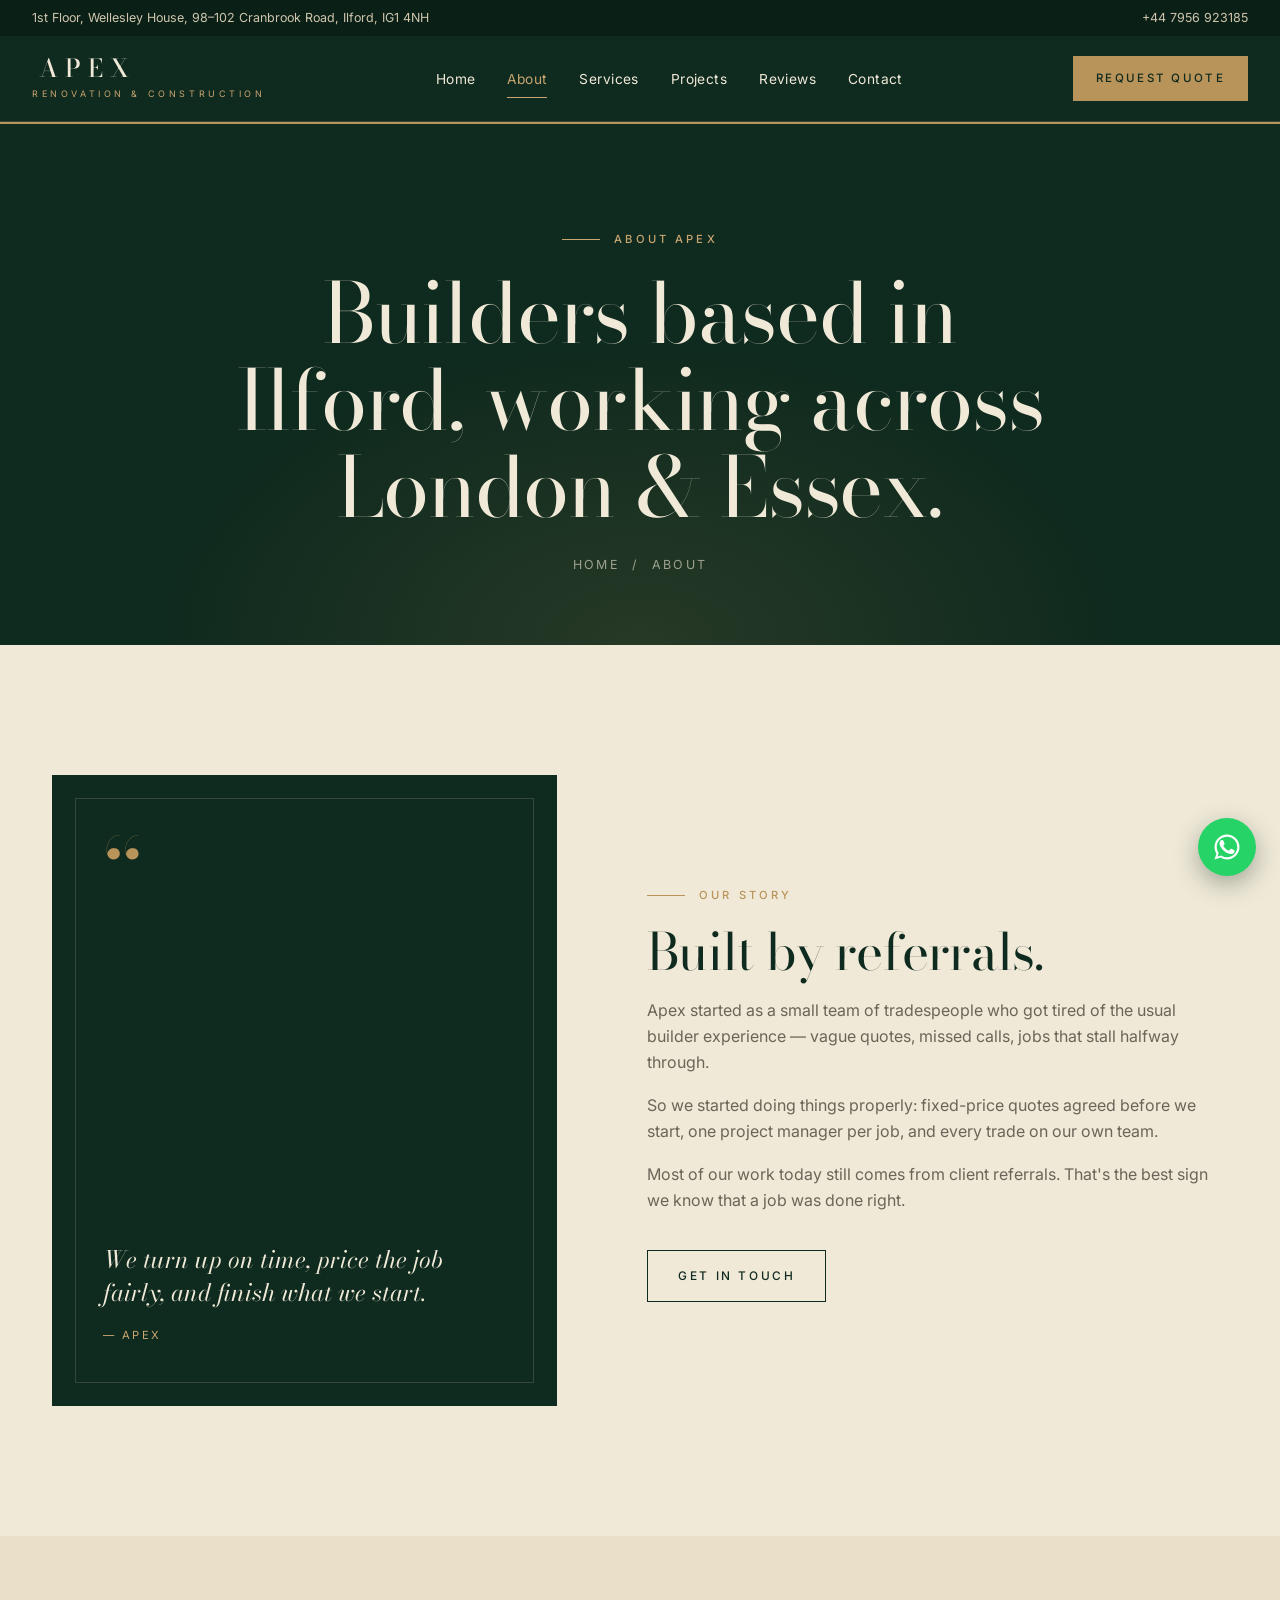
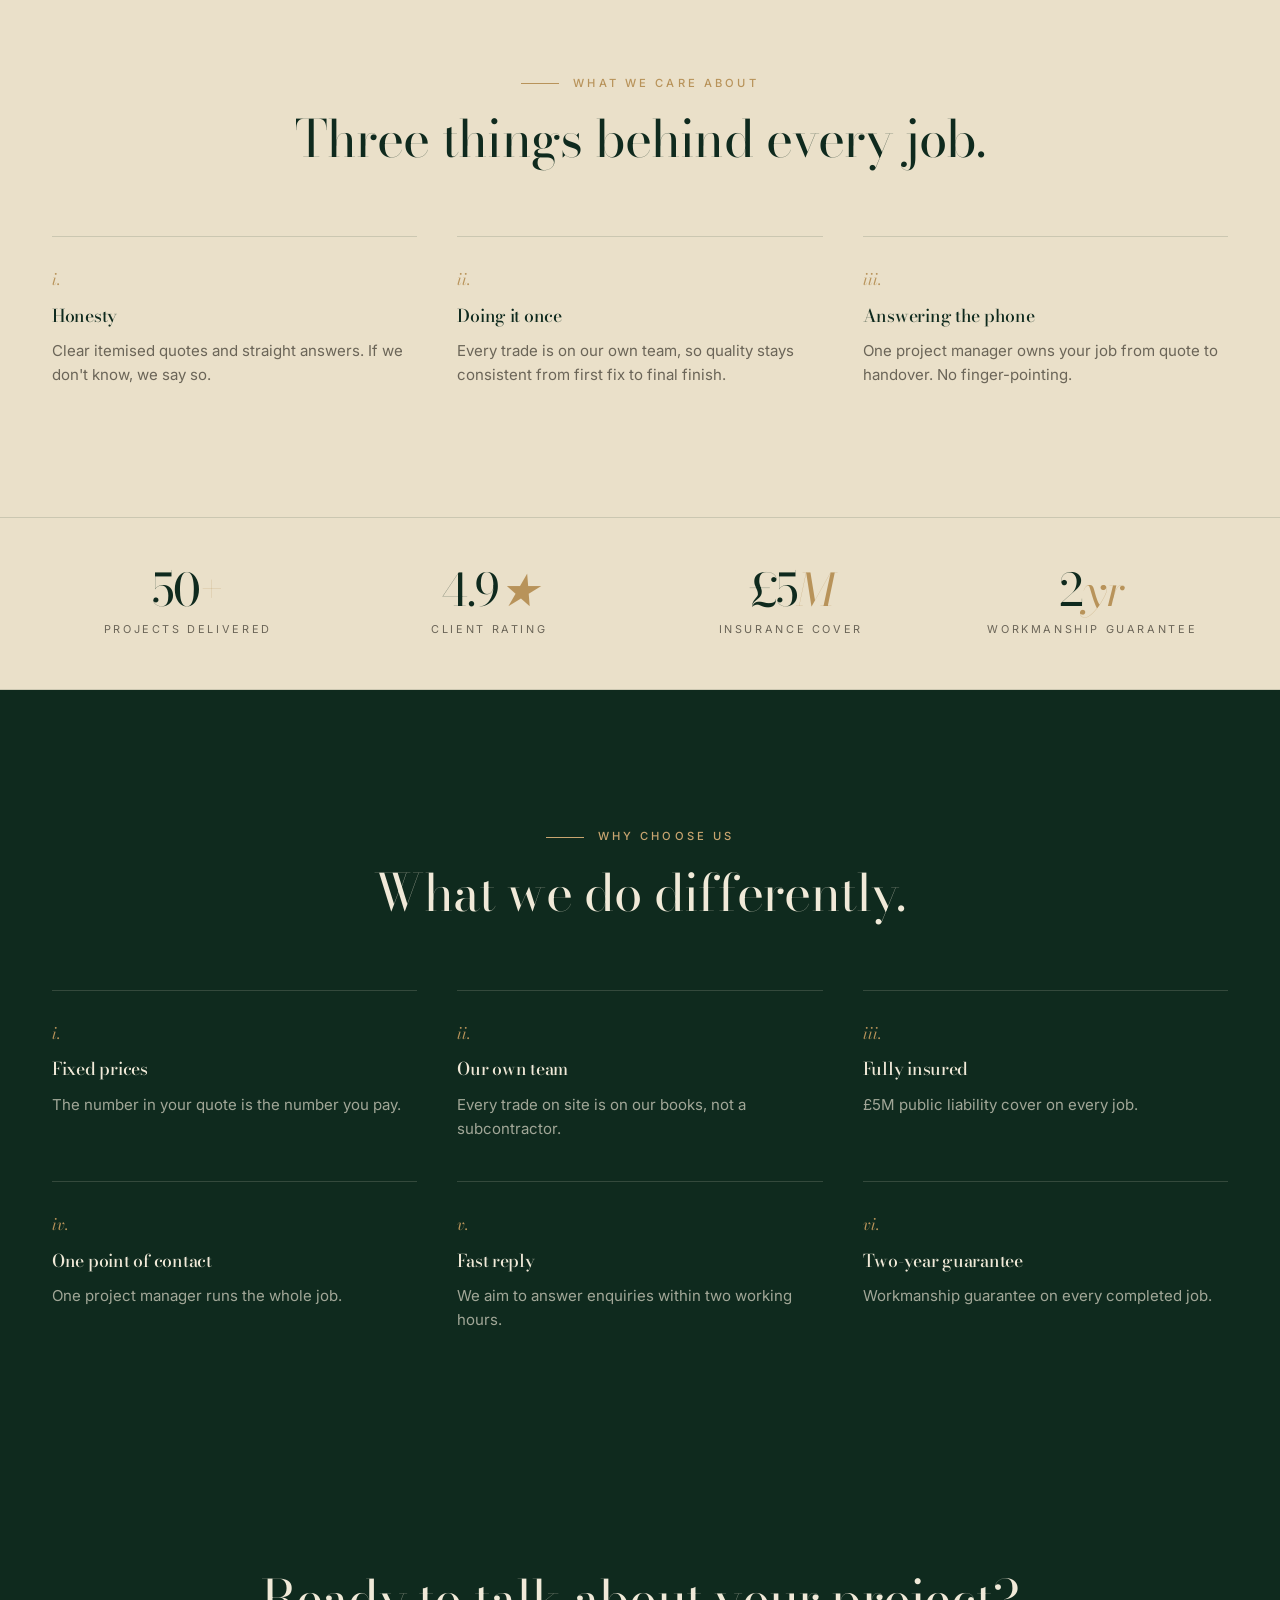
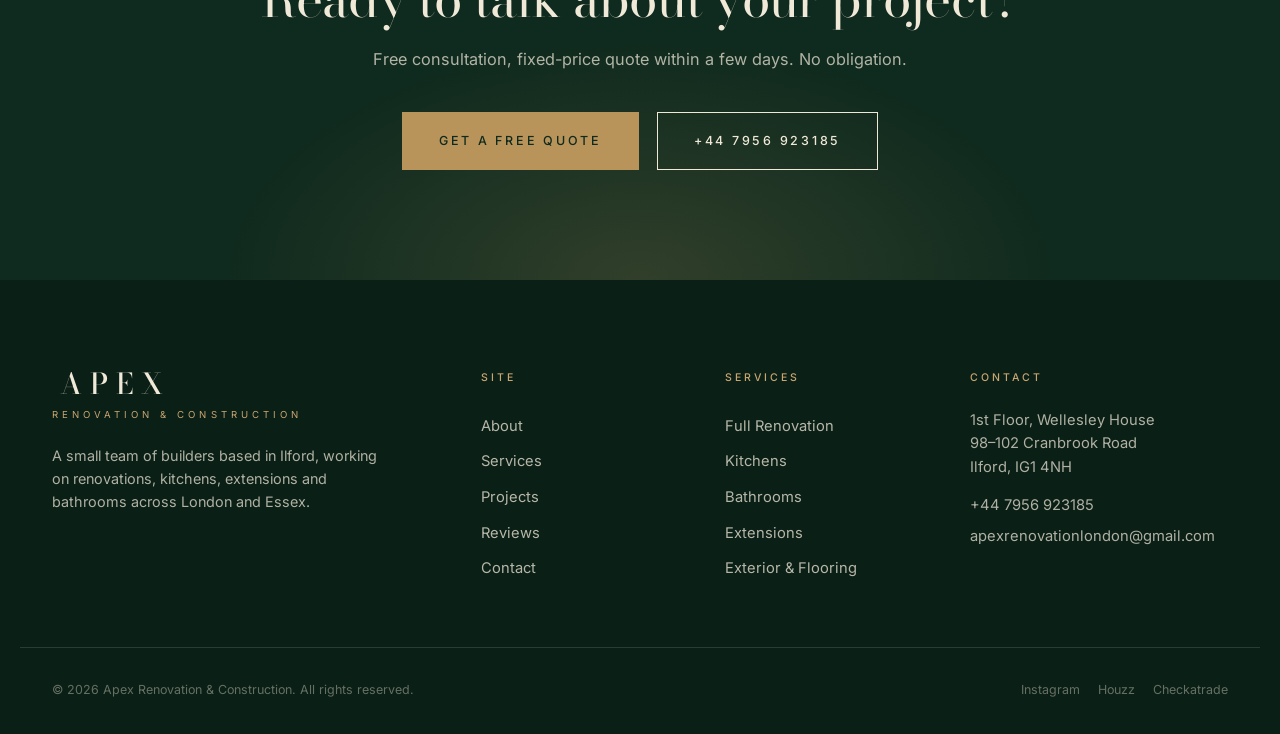
==== commit e243c9d8: "Add WhatsApp button, wire up forms to Formspree, rewrite reviews with real feedback flow - Add float" ====
--- a/about.html
+++ b/about.html
@@ -120,7 +120,7 @@
     <div class="footer-brand"><div class="word">APEX</div><div class="sub">Renovation &amp; Construction</div><p>A small team of builders based in Ilford, working on renovations, kitchens, extensions and bathrooms across London and Essex.</p></div>
     <div><h5>Site</h5><div class="footer-links"><a href="about.html">About</a><a href="services.html">Services</a><a href="projects.html">Projects</a><a href="reviews.html">Reviews</a><a href="contact.html">Contact</a></div></div>
     <div><h5>Services</h5><div class="footer-links"><a href="services.html#full-renovation">Full Renovation</a><a href="services.html#kitchen">Kitchens</a><a href="services.html#bathroom">Bathrooms</a><a href="services.html#extensions">Extensions</a><a href="services.html#exterior">Exterior &amp; Flooring</a></div></div>
-    <div class="footer-contact"><h5>Contact</h5><p>1st Floor, Wellesley House<br>98–102 Cranbrook Road<br>Ilford, IG1 4NH</p><p style="margin-top:14px;"><a href="tel:+447956923185">+44 7956 923185</a></p><p><a href="mailto:apexrefurbishmentuk@gmail.com">apexrefurbishmentuk@gmail.com</a></p></div>
+    <div class="footer-contact"><h5>Contact</h5><p>1st Floor, Wellesley House<br>98–102 Cranbrook Road<br>Ilford, IG1 4NH</p><p style="margin-top:14px;"><a href="tel:+447956923185">+44 7956 923185</a></p><p><a href="mailto:apexrenovationlondon@gmail.com">apexrenovationlondon@gmail.com</a></p></div>
   </div>
   <div class="container footer-bottom">
     <div>© 2026 Apex Renovation &amp; Construction. All rights reserved.</div>
@@ -128,6 +128,9 @@
   </div>
 </footer>
 
+<a href="https://wa.me/447956923185?text=Hi%20Apex%2C%20I%27d%20like%20a%20quote%20for%20a%20renovation." class="whatsapp-float" aria-label="Chat with us on WhatsApp" target="_blank" rel="noopener">
+  <svg viewBox="0 0 24 24" aria-hidden="true"><path d="M17.472 14.382c-.297-.149-1.758-.867-2.03-.967-.273-.099-.471-.148-.67.15-.197.297-.767.966-.94 1.164-.173.199-.347.223-.644.075-.297-.15-1.255-.463-2.39-1.475-.883-.788-1.48-1.761-1.653-2.059-.173-.297-.018-.458.13-.606.134-.133.298-.347.446-.52.149-.174.198-.298.298-.497.099-.198.05-.371-.025-.52-.075-.149-.669-1.612-.916-2.207-.242-.579-.487-.5-.669-.51-.173-.008-.371-.01-.57-.01-.198 0-.52.074-.792.372-.272.297-1.04 1.016-1.04 2.479 0 1.462 1.065 2.875 1.213 3.074.149.198 2.096 3.2 5.077 4.487.709.306 1.262.489 1.694.626.712.227 1.36.195 1.871.118.571-.085 1.758-.719 2.006-1.413.248-.694.248-1.289.173-1.413-.074-.124-.272-.198-.57-.347z"/><path d="M12.001 2C6.478 2 2 6.477 2 12c0 1.892.529 3.716 1.531 5.302L2 22l4.83-1.507A9.958 9.958 0 0012.001 22C17.523 22 22 17.523 22 12S17.523 2 12.001 2zm0 18.2a8.174 8.174 0 01-4.396-1.28l-.316-.19-2.867.894.914-2.803-.206-.325A8.166 8.166 0 013.8 12c0-4.522 3.679-8.2 8.201-8.2 4.521 0 8.2 3.678 8.2 8.2 0 4.521-3.679 8.2-8.2 8.2z"/></svg>
+</a>
 <script src="js/main.js"></script>
 </body>
 </html>
--- a/css/style.css
+++ b/css/style.css
@@ -698,6 +698,37 @@
 .mt-40 { margin-top: 40px; }
 .mt-60 { margin-top: 60px; }
 
+/* ---------- WhatsApp floating button ---------- */
+.whatsapp-float {
+  position: fixed;
+  right: 24px;
+  bottom: 24px;
+  z-index: 150;
+  width: 58px;
+  height: 58px;
+  border-radius: 50%;
+  background: #25D366;
+  display: flex;
+  align-items: center;
+  justify-content: center;
+  box-shadow: 0 8px 24px rgba(15,42,30,0.35);
+  transition: transform 0.2s ease, box-shadow 0.2s ease;
+}
+.whatsapp-float:hover {
+  transform: translateY(-3px);
+  box-shadow: 0 12px 30px rgba(15,42,30,0.4);
+}
+.whatsapp-float svg { width: 30px; height: 30px; fill: #FFFFFF; }
+@media (max-width: 600px) {
+  .whatsapp-float { right: 16px; bottom: 16px; width: 52px; height: 52px; }
+  .whatsapp-float svg { width: 26px; height: 26px; }
+}
+
+.contact-detail .v a.whatsapp-link {
+  border-bottom-color: #25D366;
+}
+.contact-detail .v a.whatsapp-link:hover { color: #1DA851; }
+
 @media (prefers-reduced-motion: reduce) {
   * { animation: none !important; transition: none !important; }
   html { scroll-behavior: auto; }
